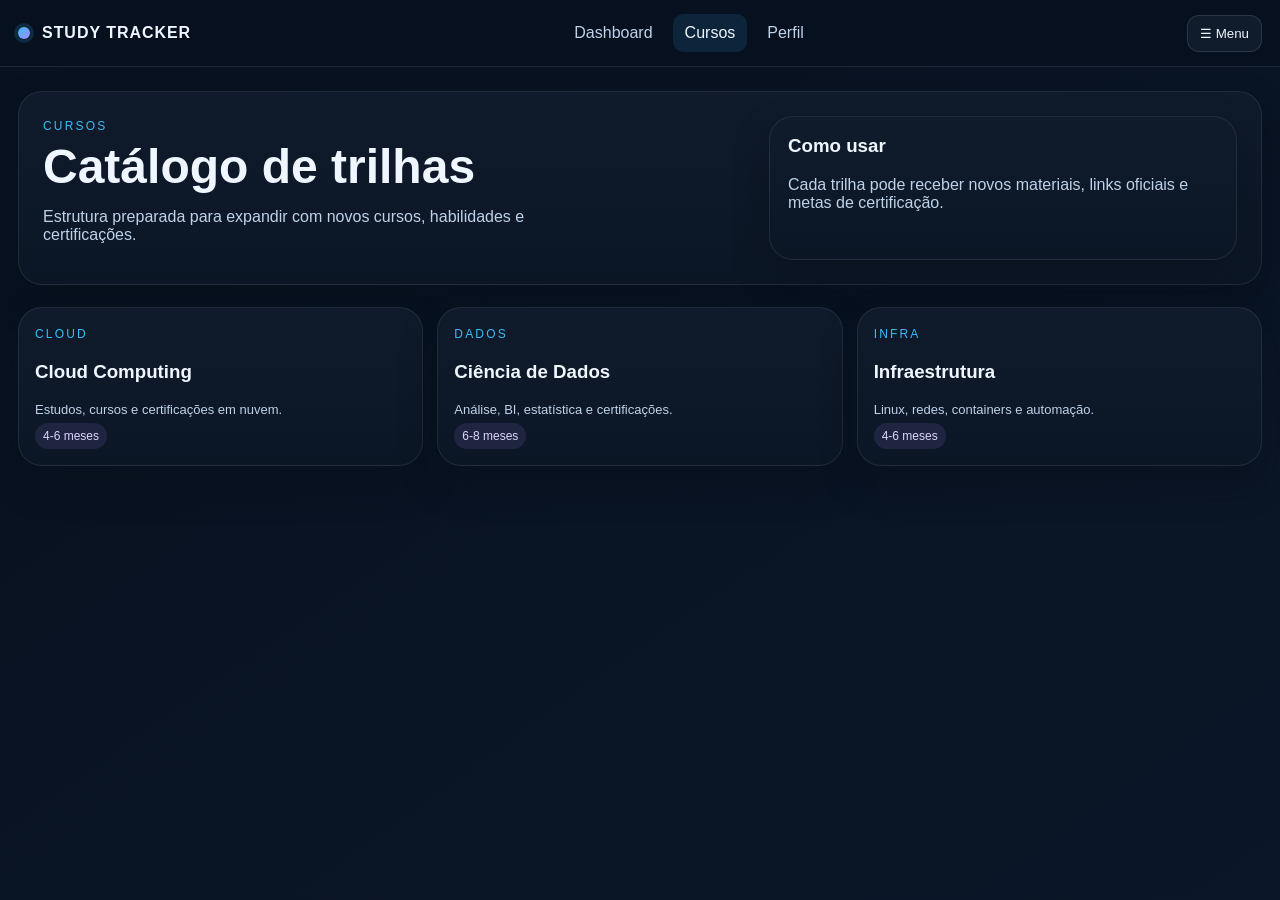
==== pages/courses.html @ 74c529bf "Reorganiza projeto com páginas profissionais e dashboard por curso" ====
<!DOCTYPE html>
<html lang="pt-BR">
<head>
  <meta charset="UTF-8" />
  <meta name="viewport" content="width=device-width, initial-scale=1.0" />
  <title>Cursos | Study Tracker</title>
  <link rel="stylesheet" href="../assets/css/style.css" />
</head>
<body>
  <div class="app-shell">
    <header class="topbar">
      <a class="brand" href="../index.html"><span class="brand-badge"></span> Study Tracker</a>
      <nav class="nav-links">
        <a href="dashboard.html">Dashboard</a>
        <a href="courses.html" class="active">Cursos</a>
        <a href="profile.html">Perfil</a>
      </nav>
      <button class="menu-btn" id="menuBtn" aria-label="Abrir menu">☰ Menu</button>
    </header>
    <aside class="mobile-nav" id="mobileNav">
      <a href="dashboard.html">Dashboard</a>
      <a href="courses.html">Cursos</a>
      <a href="profile.html">Perfil</a>
      <a href="../index.html">Início</a>
    </aside>
    <main>
      <section class="hero-card">
        <div>
          <div class="badge">Cursos</div>
          <h1>Catálogo de trilhas</h1>
          <p class="lead">Estrutura preparada para expandir com novos cursos, habilidades e certificações.</p>
        </div>
        <div class="panel">
          <h3>Como usar</h3>
          <p class="muted">Cada trilha pode receber novos materiais, links oficiais e metas de certificação.</p>
        </div>
      </section>
      <section class="course-grid">
        <article class="course-card"><div class="badge">Cloud</div><h3>Cloud Computing</h3><p class="meta">Estudos, cursos e certificações em nuvem.</p><span class="tag">4-6 meses</span></article>
        <article class="course-card"><div class="badge">Dados</div><h3>Ciência de Dados</h3><p class="meta">Análise, BI, estatística e certificações.</p><span class="tag">6-8 meses</span></article>
        <article class="course-card"><div class="badge">Infra</div><h3>Infraestrutura</h3><p class="meta">Linux, redes, containers e automação.</p><span class="tag">4-6 meses</span></article>
      </section>
    </main>
  </div>
  <script src="../assets/js/app.js"></script>
</body>
</html>
---- assets/css/style.css ----
:root {
  --bg: #07111f;
  --panel: #101b2c;
  --panel-2: #162537;
  --accent: #38bdf8;
  --accent-2: #a78bfa;
  --text: #eff6ff;
  --muted: #bfd2ea;
  --success: #22c55e;
  --warning: #fbbf24;
}
* { box-sizing: border-box; }
body { margin: 0; font-family: Arial, Helvetica, sans-serif; background: linear-gradient(145deg, var(--bg), #0b1628); color: var(--text); min-height: 100vh; }
img { max-width: 100%; }
a { color: inherit; text-decoration: none; }

.app-shell { min-height: 100vh; }
.topbar { position: sticky; top: 0; z-index: 20; display:flex; align-items:center; justify-content:space-between; padding: 14px 18px; background: rgba(7,17,31,0.92); backdrop-filter: blur(10px); border-bottom: 1px solid rgba(148,163,184,0.15); }
.brand { display:flex; align-items:center; gap:12px; font-weight:700; letter-spacing: .06em; text-transform: uppercase; }
.brand-badge { width: 12px; height: 12px; border-radius: 999px; background: linear-gradient(135deg, var(--accent), var(--accent-2)); box-shadow: 0 0 0 4px rgba(56,189,248,0.15); }
.menu-btn, .ghost-btn { border: 1px solid rgba(148,163,184,0.2); background: var(--panel); color: var(--text); padding: 10px 12px; border-radius: 12px; cursor: pointer; }
.menu-btn { display:flex; align-items:center; gap:8px; }
.nav-links { display:flex; gap:8px; }
.nav-links a { padding: 10px 12px; border-radius: 10px; color: var(--muted); }
.nav-links a.active, .nav-links a:hover { background: rgba(56,189,248,0.12); color: var(--text); }

.mobile-nav { display:none; position: fixed; inset: 0 0 0 auto; width: min(320px, 100%); background: rgba(7,17,31,0.98); border-left:1px solid rgba(148,163,184,0.18); padding: 20px; z-index:30; transform: translateX(100%); transition: transform .25s ease; }
.mobile-nav.open { transform: translateX(0); }
.mobile-nav a { display:block; padding:12px 0; border-bottom:1px solid rgba(148,163,184,0.12); color: var(--text); }

main { max-width: 1280px; margin: 0 auto; padding: 24px 18px 64px; }
.hero-card, .panel, .course-card { background: linear-gradient(180deg, rgba(16,27,44,0.96), rgba(12,23,38,0.96)); border:1px solid rgba(148,163,184,0.14); border-radius: 24px; box-shadow: 0 18px 35px rgba(8,15,24,0.35); }
.hero-card { display:grid; grid-template-columns:1.2fr .8fr; gap:24px; padding: 24px; margin-bottom: 22px; }
.badge { display:inline-flex; align-items:center; gap:8px; font-size: 12px; text-transform: uppercase; letter-spacing: .18em; color: var(--accent); }
.hero-card h1 { font-size: clamp(2rem, 5vw, 3rem); line-height:1.05; margin: 8px 0 10px; }
.lead { color: var(--muted); max-width: 60ch; }
.hero-stats { display:grid; gap:12px; margin-top:16px; }
.stat-pill { background: rgba(56,189,248,0.12); border:1px solid rgba(56,189,248,0.18); color: var(--text); padding: 12px 14px; border-radius: 18px; }

.grid-2 { display:grid; grid-template-columns: 1.1fr .9fr; gap: 20px; }
.panel { padding: 18px; }
.panel h2, .panel h3 { margin-top: 0; }
.muted { color: var(--muted); }
.progress-row { display:flex; align-items:center; justify-content:space-between; gap:10px; margin-bottom: 8px; }
.progress-bar { width:100%; height:10px; background: rgba(148,163,184,0.12); border-radius:999px; overflow:hidden; }
.progress-bar span { display:block; height:100%; background: linear-gradient(135deg, var(--accent), var(--accent-2)); border-radius:999px; }

.course-grid { display:grid; grid-template-columns: repeat(auto-fit, minmax(250px, 1fr)); gap: 14px; }
.course-card { padding: 16px; }
.course-card .meta { color: var(--muted); font-size: 13px; margin: 6px 0; }
.course-card .tag { display:inline-block; padding: 6px 8px; border-radius: 999px; background: rgba(167,139,250,0.12); color: #ddd6fe; font-size: 12px; }

.task-list { display:grid; gap:10px; }
.task-item { display:grid; grid-template-columns: auto 1fr auto; gap:10px; align-items:center; border:1px solid rgba(148,163,184,0.14); border-radius: 16px; padding: 10px; background: rgba(15,23,42,0.86); }
.task-item input { width: 18px; height: 18px; accent-color: var(--accent); }
.task-pill { font-size:12px; color: var(--muted); }

.profile-box { display:grid; gap: 12px; }
.select, .chip { width: 100%; border-radius: 12px; border: 1px solid rgba(148,163,184,0.18); background: var(--panel-2); color: var(--text); padding: 10px 12px; }
.chips { display:flex; flex-wrap:wrap; gap:8px; }
.chip { width: auto; cursor: pointer; }
.chip.active { background: rgba(56,189,248,0.18); border-color: rgba(56,189,248,0.45); }

@media (max-width: 980px) { .hero-card, .grid-2 { grid-template-columns: 1fr; } .nav-links { display:none; } .mobile-nav { display:block; } }
@media (max-width: 640px) { main { padding: 16px 12px 40px; } .topbar { padding: 12px; } }
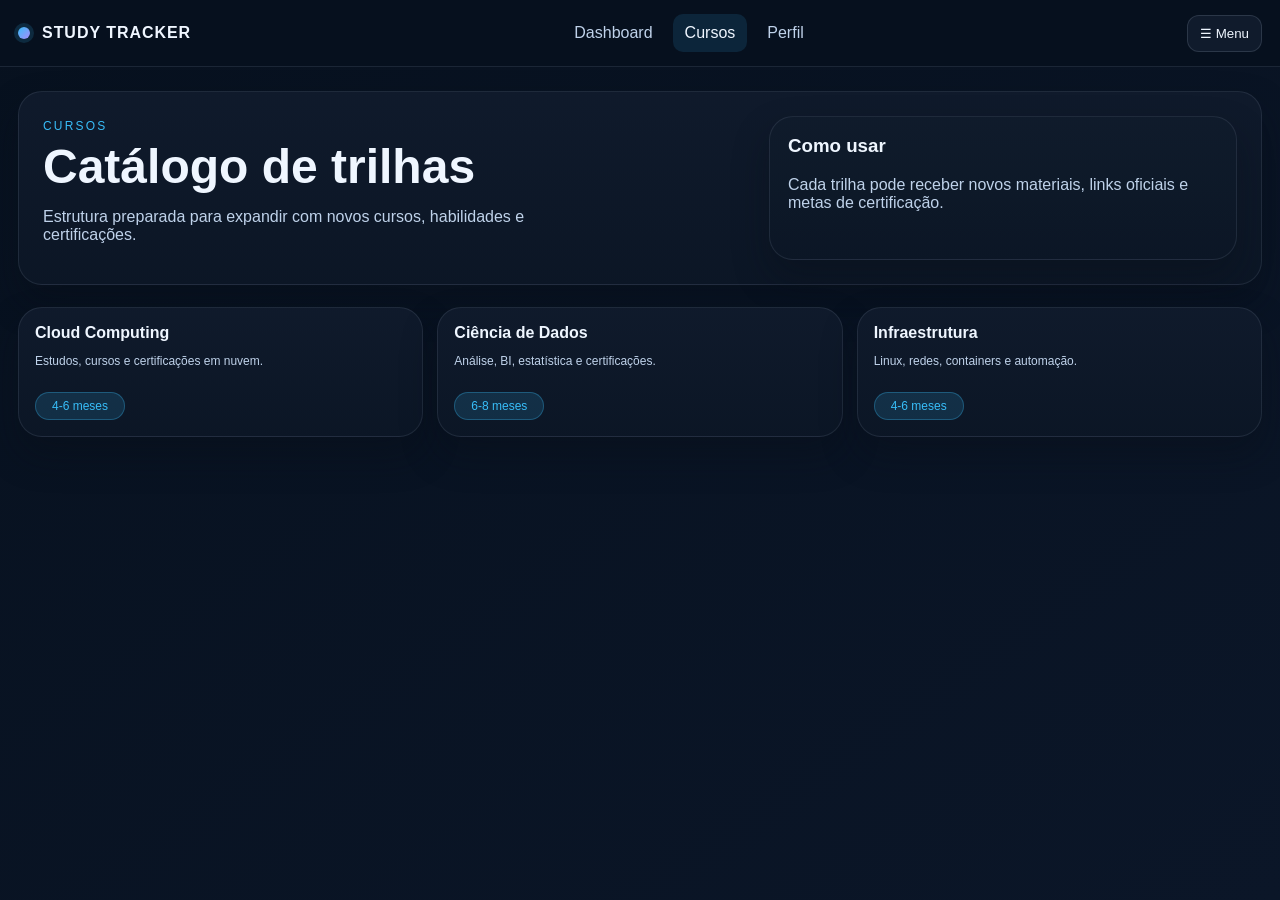
==== commit 1ba87d54: "Corrige progresso falso no dashboard e sincroniza checklist com cache Adiciona checklistTotal por cu" ====
--- a/pages/courses.html
+++ b/pages/courses.html
@@ -36,9 +36,33 @@
         </div>
       </section>
       <section class="course-grid">
-        <article class="course-card"><div class="badge">Cloud</div><h3>Cloud Computing</h3><p class="meta">Estudos, cursos e certificações em nuvem.</p><span class="tag">4-6 meses</span></article>
-        <article class="course-card"><div class="badge">Dados</div><h3>Ciência de Dados</h3><p class="meta">Análise, BI, estatística e certificações.</p><span class="tag">6-8 meses</span></article>
-        <article class="course-card"><div class="badge">Infra</div><h3>Infraestrutura</h3><p class="meta">Linux, redes, containers e automação.</p><span class="tag">4-6 meses</span></article>
+        <a class="course-card" href="cursos/cloud.html">
+          <div class="task-content">
+            <div class="task-meta">
+              <strong>Cloud Computing</strong>
+              <p class="task-pill">Estudos, cursos e certificações em nuvem.</p>
+            </div>
+          </div>
+          <span class="tag btn-abrir">4-6 meses</span>
+        </a>
+        <a class="course-card" href="cursos/data.html">
+          <div class="task-content">
+            <div class="task-meta">
+              <strong>Ciência de Dados</strong>
+              <p class="task-pill">Análise, BI, estatística e certificações.</p>
+            </div>
+          </div>
+          <span class="tag btn-abrir">6-8 meses</span>
+        </a>
+        <a class="course-card" href="cursos/infra.html">
+          <div class="task-content">
+            <div class="task-meta">
+              <strong>Infraestrutura</strong>
+              <p class="task-pill">Linux, redes, containers e automação.</p>
+            </div>
+          </div>
+          <span class="tag btn-abrir">4-6 meses</span>
+        </a>
       </section>
     </main>
   </div>
--- a/assets/css/style.css
+++ b/assets/css/style.css
@@ -45,15 +45,151 @@
 .progress-bar { width:100%; height:10px; background: rgba(148,163,184,0.12); border-radius:999px; overflow:hidden; }
 .progress-bar span { display:block; height:100%; background: linear-gradient(135deg, var(--accent), var(--accent-2)); border-radius:999px; }
 
-.course-grid { display:grid; grid-template-columns: repeat(auto-fit, minmax(250px, 1fr)); gap: 14px; }
-.course-card { padding: 16px; }
+.study-shell { display:grid; gap:16px; }
+.study-grid { display:grid; grid-template-columns: repeat(auto-fit, minmax(280px, 1fr)); gap: 14px; align-items: stretch; }
+.course-grid { display:grid; grid-template-columns: repeat(auto-fit, minmax(280px, 1fr)); gap: 14px; align-items: stretch; }
+.course-card { padding: 16px; display:flex; flex-direction:column; justify-content:space-between; min-height: 100%; }
 .course-card .meta { color: var(--muted); font-size: 13px; margin: 6px 0; }
-.course-card .tag { display:inline-block; padding: 6px 8px; border-radius: 999px; background: rgba(167,139,250,0.12); color: #ddd6fe; font-size: 12px; }
-
-.task-list { display:grid; gap:10px; }
-.task-item { display:grid; grid-template-columns: auto 1fr auto; gap:10px; align-items:center; border:1px solid rgba(148,163,184,0.14); border-radius: 16px; padding: 10px; background: rgba(15,23,42,0.86); }
-.task-item input { width: 18px; height: 18px; accent-color: var(--accent); }
+.course-card .tag { display:inline-block; padding: 6px 8px; border-radius: 999px; background: rgba(0, 183, 255, 0.12); color: #ffffff; font-size: 12px; }
+.task-card { gap: 10px; background: linear-gradient(180deg, rgba(16,27,44,0.96), rgba(12,23,38,0.96)); border:1px solid rgba(148,163,184,0.14); border-radius: 24px; box-shadow: 0 18px 35px rgba(8,15,24,0.35); }
+.task-card .task-label { display:flex; align-items:flex-start; gap:10px; }
+.task-card .task-label input { margin-top: 2px; }
+.task-card .task-meta { display:grid; gap: 4px; }
+.task-card .task-label input.task-checkbox {
+  width: 22px;              /* Aumenta a largura (ajuste como preferir, ex: 24px) */
+  height: 22px;             /* Aumenta a altura */
+  accent-color: #0059ff;    /* Cor do check (coloque sua variável ou cor preferida) */
+  cursor: pointer;          /* Mantém o ponteiro de clique ao passar o mouse */
+  flex-shrink: 0;           /* Garante que o checkbox não esmague se o texto for grande */
+}
+.task-item .task-link { display:flex; align-items:center; justify-content:space-between; width:100%; gap:8px; margin-top: 4px; }
 .task-pill { font-size:12px; color: var(--muted); }
+.task-label {
+  display: flex;
+  align-items: center;       /* Alinha verticalmente o texto e o checkbox */
+  justify-content: space-between; /* Empurra o texto para a esquerda e o checkbox para a direita */
+  width: 100%;               /* Garante que o label ocupe todo o espaço disponível do card */
+  cursor: pointer;
+}
+
+/* Torna o container do card a base para o posicionamento */
+.course-card.task-card {
+  position: relative;
+  padding: 0; /* Remove o padding interno do container para o link ocupar 100% */
+}
+
+/* O link interno do card gerencia o espaço e o layout interno */
+.card-link-wrapper {
+  display: flex;
+  flex-direction: column;
+  justify-content: space-between;
+  padding: 16px;
+  min-height: 100%;
+  width: 100%;
+  text-decoration: none;
+  color: inherit;
+  box-sizing: border-box;
+}
+
+/* Alinha o texto guardando espaço na direita para o checkbox */
+.task-meta {
+  padding-right: 30px; 
+}
+
+/* Isola o botão de checklist de forma absoluta no topo direito do card */
+.checkbox-container {
+  position: absolute;
+  top: 16px;
+  right: 16px;
+  z-index: 2; /* Garante que fique clicável por cima do link */
+  cursor: pointer;
+  display: flex;
+  align-items: center;
+}
+
+.checkbox-container input {
+  width: 22px;
+  height: 22px;
+  accent-color: var(--accent, #a78bfa);
+  margin: 0;
+  cursor: pointer;
+}
+
+.task-meta {
+  display: flex;
+  flex-direction: column;    /* Mantém o título em cima e a "pill" embaixo */
+}
+
+/* O container/fundo da barra */
+.progress-row {
+  width: 100%;
+  height: 8px;                  /* Altura da barra */
+  background: rgba(255, 255, 255, 0.08); /* Fundo escuro e discreto */
+  border-radius: 999px;         /* Deixa as bordas arredondadas */
+  overflow: hidden;             /* Garante que o preenchimento não passe das bordas */
+  margin-top: 10px;
+  position: relative;
+}
+
+/* O preenchimento dinâmico da barra */
+#courseProgressBar {
+  display: block;               /* Necessário para o span aceitar width e height */
+  height: 100%;
+  background: linear-gradient(75deg, #00a2ff, #001aff); /* Gradiente roxo/azul combinando com seus cards */
+  border-radius: 999px;
+  transition: width 0.5s ease;  /* Animação suave quando o progresso mudar */
+  width: 0%;                    /* Começa em 0% */
+}
+
+/* Opcional: espaçamento para o texto do progresso */
+.progress-text {
+  margin-bottom: 8px;
+  font-size: 14px;
+  color: #e2e8f0;
+}
+
+/* Container do card mantendo o layout flexível */
+.course-card.task-card {
+  position: relative;
+  display: flex;
+  flex-direction: column;
+  justify-content: space-between;
+  padding: 16px;
+  box-sizing: border-box;
+}
+
+/* Garante que o texto não fique colado no checkbox da direita */
+.task-content {
+  padding-right: 35px;
+}
+
+/* Nova estilização do botão de abrir como azul-claro */
+.tag.btn-abrir {
+  display: inline-block;
+  align-self: flex-start;      /* Faz o botão se ajustar ao tamanho do texto */
+  margin-top: 12px;
+  padding: 6px 16px;
+  border-radius: 999px;
+  text-decoration: none;
+  font-size: 12px;
+  font-weight: 500;
+  text-align: center;
+  
+  /* Estado Inicial: Azul Claro */
+  background-color: rgba(56, 189, 248, 0.15); /* Azul celeste suave com transparência */
+  color: #38bdf8;                             /* Texto azul celeste */
+  border: 1px solid rgba(56, 189, 248, 0.3);
+  
+  /* Transição suave para o efeito de hover */
+  transition: background-color 0.2s ease, color 0.2s ease, border-color 0.2s ease;
+}
+
+/* Estado Hover: Transiciona para o Azul Escuro */
+.tag.btn-abrir:hover {
+  background-color: #1d4ed8;                  /* Fundo azul escuro sólido (Tailwind blue-700) */
+  color: #ffffff;                             /* Texto muda para branco para melhor contraste */
+  border-color: #1e40af;                      /* Borda azul um pouco mais escura */
+}
 
 .profile-box { display:grid; gap: 12px; }
 .select, .chip { width: 100%; border-radius: 12px; border: 1px solid rgba(148,163,184,0.18); background: var(--panel-2); color: var(--text); padding: 10px 12px; }
